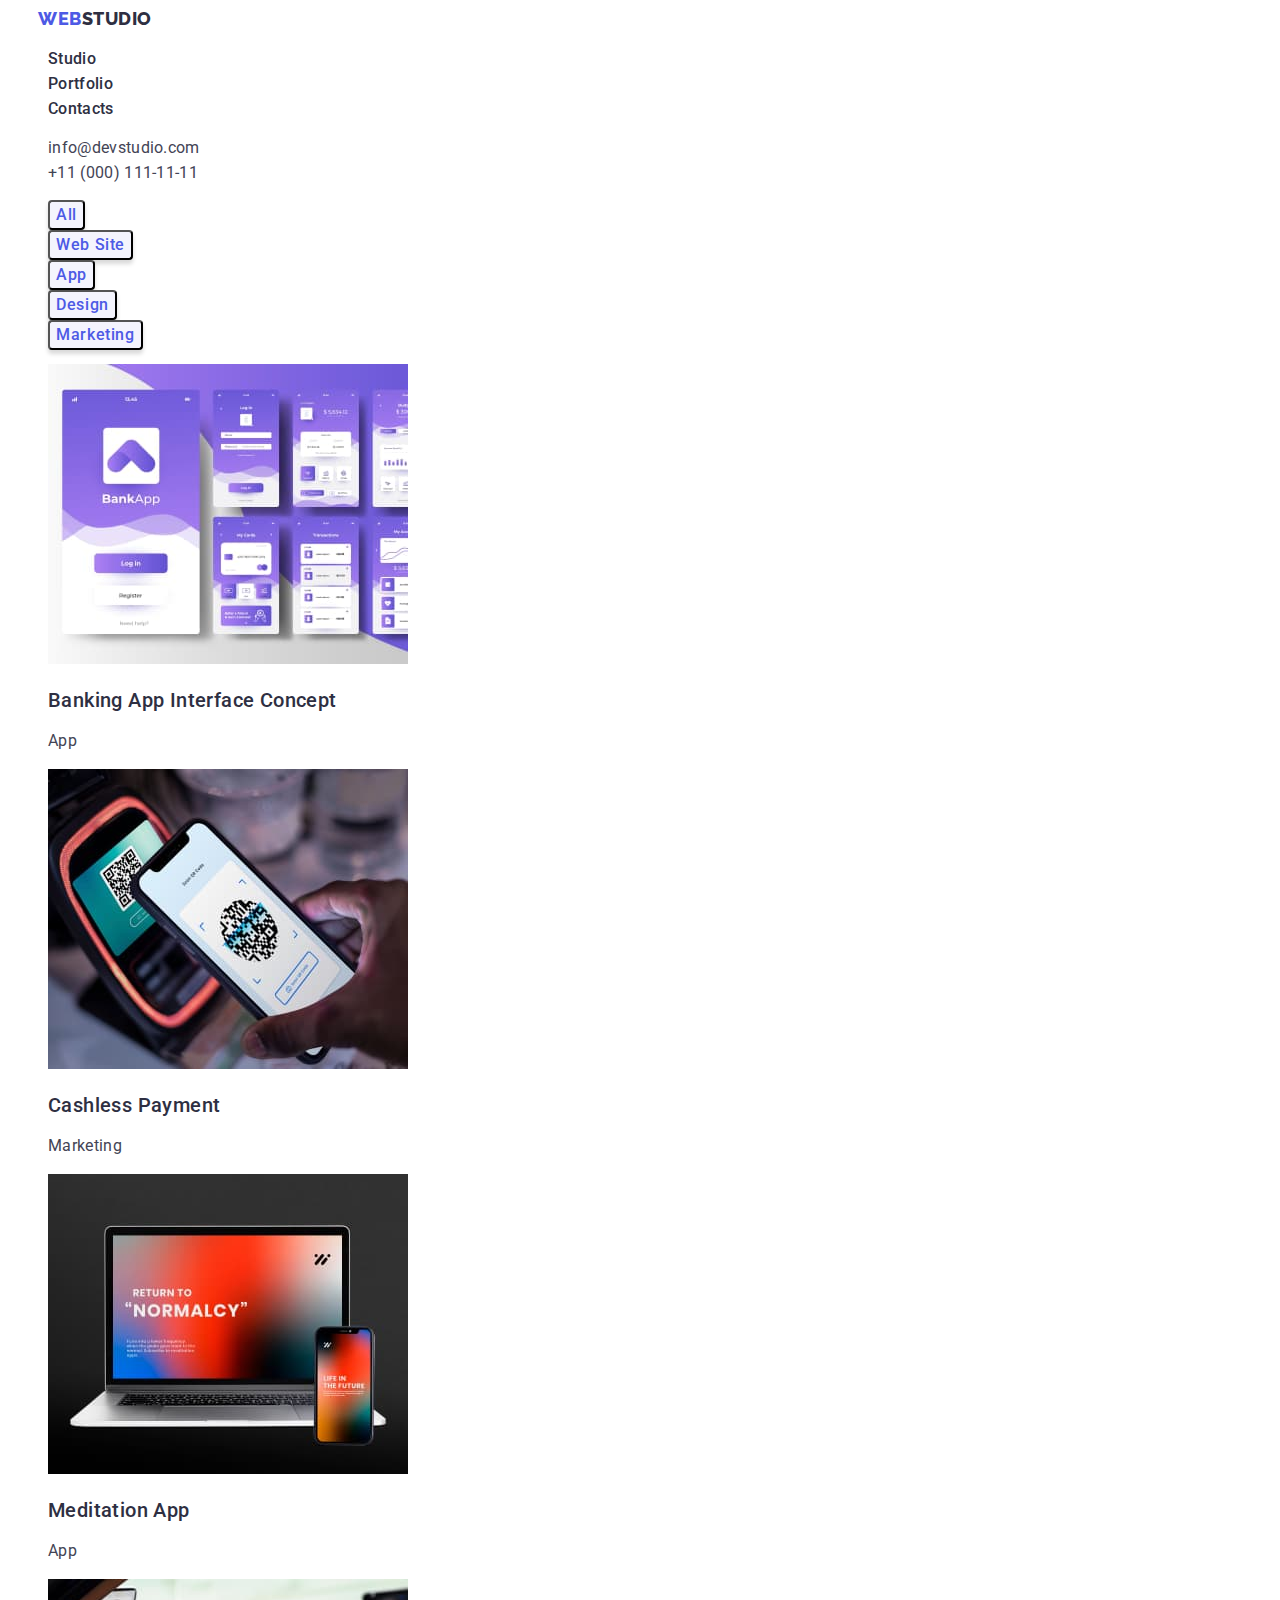
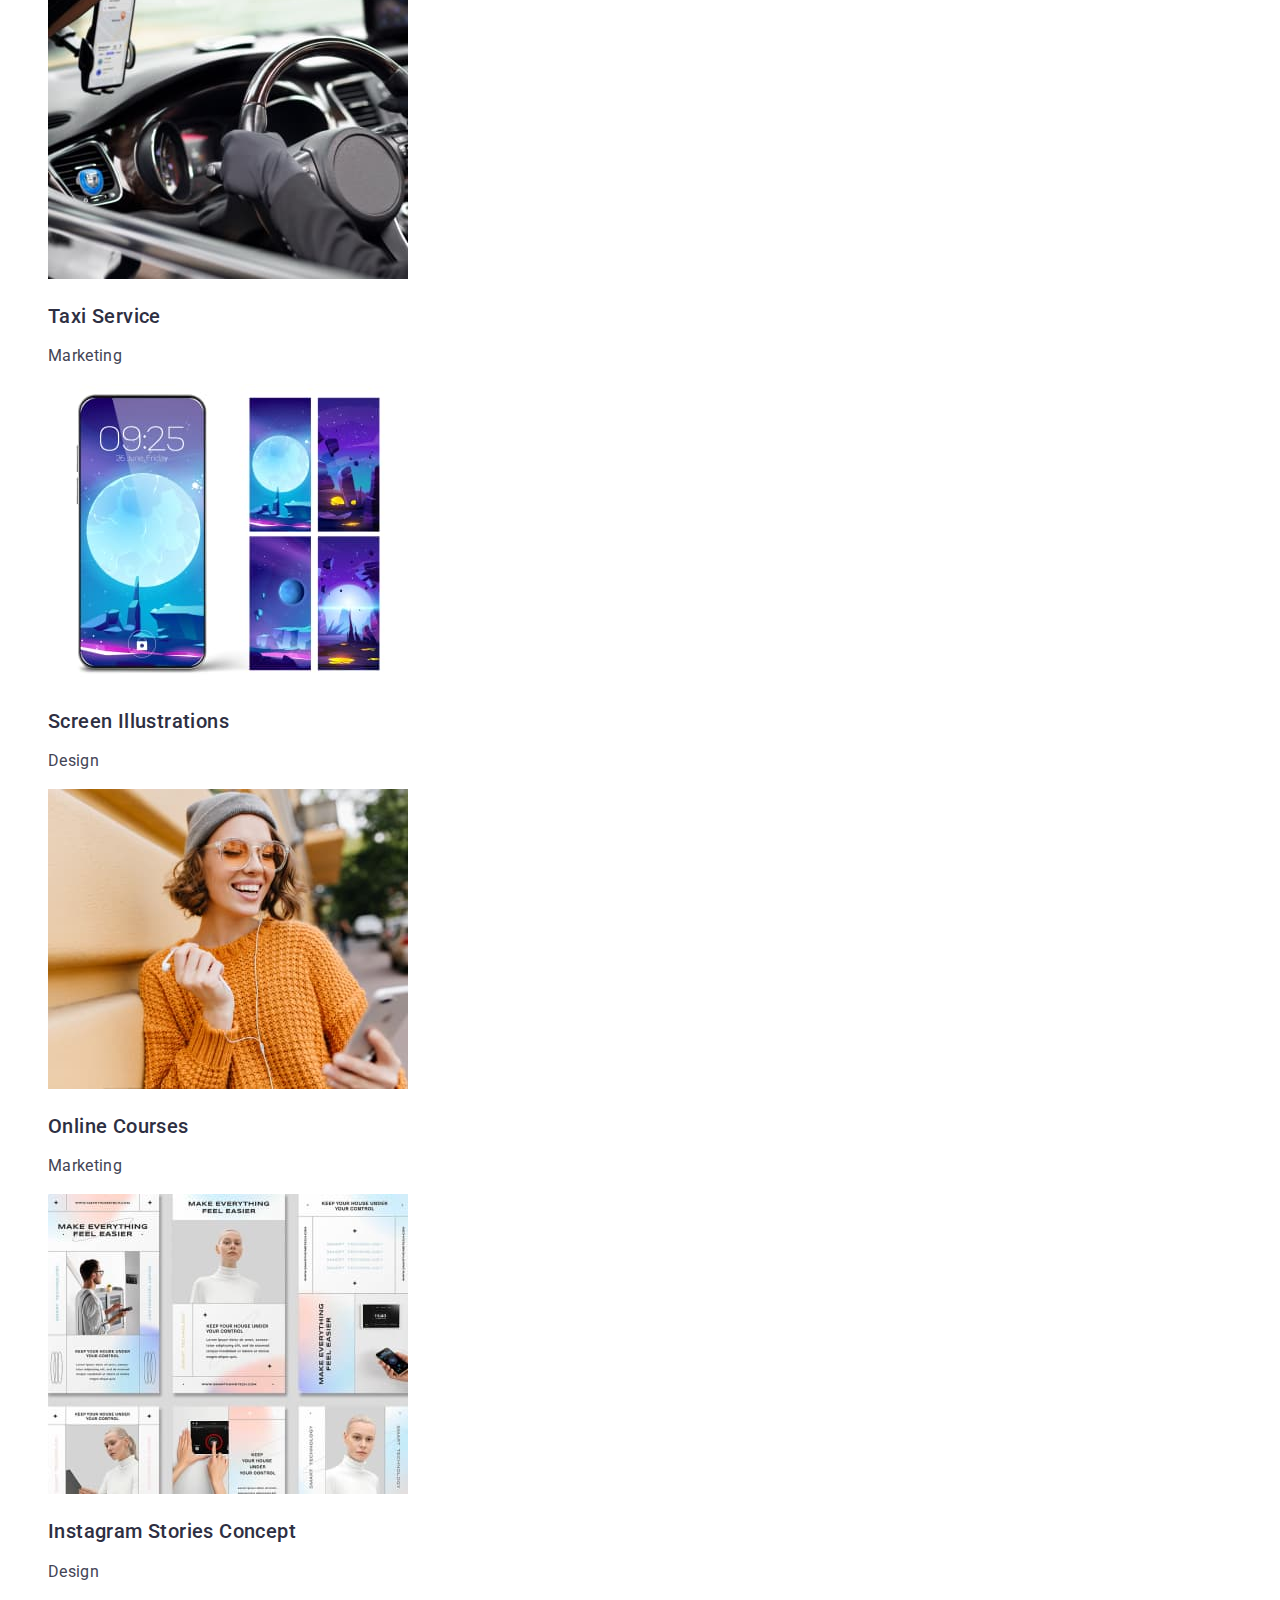
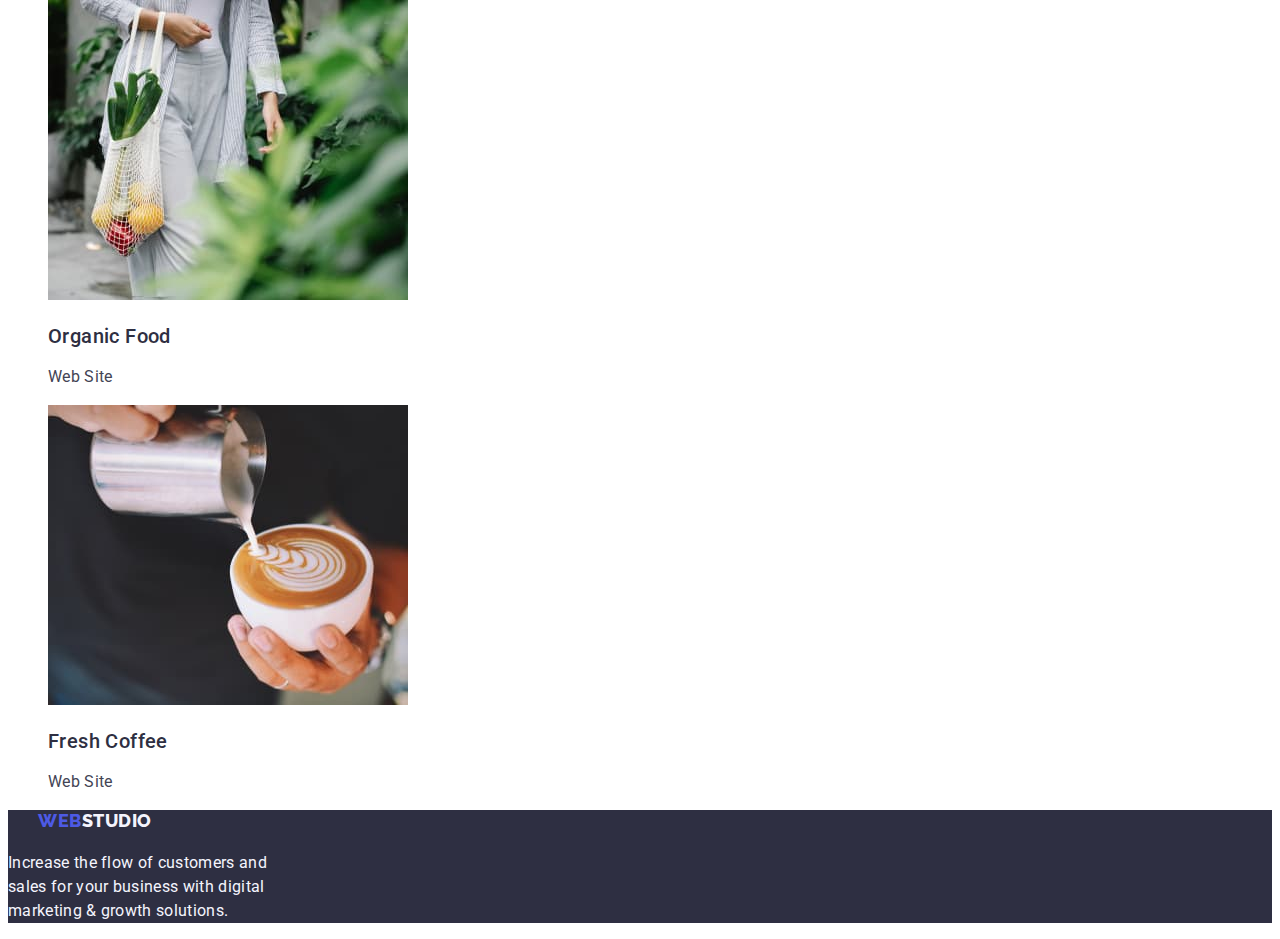
==== portfolio.html @ 91c081d4 "Initial commit" ====
<!DOCTYPE html>
<html lang="en">
  <head>
    <meta charset="UTF-8" />
    <meta http-equiv="X-UA-Compatible" content="IE=edge" />
    <meta name="viewport" content="width=device-width, initial-scale=1.0" />
    <title>Portfolio</title>

    <link rel="preconnect" href="https://fonts.googleapis.com" />
    <link rel="preconnect" href="https://fonts.gstatic.com" crossorigin />
    <link
      href="https://fonts.googleapis.com/css2?family=Raleway:wght@800&family=Roboto:wght@400;500;700;900&display=swap"
      rel="stylesheet"
    />
    <link rel="stylesheet" href="./css/styles.css" />
  </head>
  <body>
    <header>
      <nav class="header-nav">
        <a class="header-logo link" href="./index.html"
          >Web<span class="name-header">Studio</span></a
        >
        <ul class="header-list list">
          <li><a class="nav-list link" href="./index.html">Studio</a></li>
          <li>
            <a class="nav-list link" href="./portfolio.html">Portfolio</a>
          </li>
          <li><a class="nav-list link" href="">Contacts</a></li>
        </ul>
      </nav>
      <address class="page">
        <ul class="page-list list">
          <li>
            <a class="address link" href="mailto:info@devstudio.com"
              >info@devstudio.com</a
            >
          </li>
          <li>
            <a class="address link" href="tel:+110001111111"
              >+11 (000) 111-11-11</a
            >
          </li>
        </ul>
      </address>
    </header>
    <main>
      <section>
        <h1 class="visually-hidden">Our posters</h1>
        <ul class="list">
          <li>
            <button class="button-p link" type="button">All</button>
          </li>
          <li>
            <button class="button-p link" type="button">Web Site</button>
          </li>
          <li>
            <button class="button-p link" type="button">App</button>
          </li>
          <li>
            <button class="button-p link" type="button">Design</button>
          </li>
          <li>
            <button class="button-p link" type="button">Marketing</button>
          </li>
        </ul>
        <ul class="list">
          <li class="our-work">
            <a class="link" href=""
              ><img
                src="./images/portfolio/Banking.jpg"
                alt="Banking App Interface Concept"
                width="360"
              />
              <h2 class="title-second">Banking App Interface Concept</h2>
              <p class="fact-descr">App</p></a
            >
          </li>

          <li class="our-work">
            <a class="link" href=""
              ><img
                src="./images/portfolio/Cashless-Payment.jpg"
                alt="Cashless Payment"
                width="360"
              />
              <h2 class="title-second">Cashless Payment</h2>
              <p class="fact-descr">Marketing</p></a
            >
          </li>

          <li class="our-work link">
            <a class="link" href=""
              ><img
                src="./images/portfolio/Meditation.jpg"
                alt="Meditation App"
                width="360"
              />
              <h2 class="title-second">Meditation App</h2>
              <p class="fact-descr">App</p></a
            >
          </li>

          <li class="our-work">
            <a class="link" href=""
              ><img
                src="./images/portfolio/Taxi.jpg"
                alt="Taxi Service"
                width="360"
              />
              <h2 class="title-second">Taxi Service</h2>
              <p class="fact-descr">Marketing</p></a
            >
          </li>

          <li class="our-work">
            <a class="link" href=""
              ><img
                src="./images/portfolio/Screen.jpg"
                alt="Screen Illustrations"
                width="360"
              />
              <h2 class="title-second">Screen Illustrations</h2>
              <p class="fact-descr">Design</p></a
            >
          </li>

          <li class="our-work">
            <a class="link" href=""
              ><img
                src="./images/portfolio/Online-Courses.jpg"
                alt="Online Courses"
                width="360"
              />
              <h2 class="title-second">Online Courses</h2>
              <p class="fact-descr">Marketing</p></a
            >
          </li>

          <li class="our-work">
            <a class="link" href=""
              ><img
                src="./images/portfolio/Instagram.jpg"
                alt="Instagram Stories Concept"
                width="360"
              />
              <h2 class="title-second">Instagram Stories Concept</h2>
              <p class="fact-descr">Design</p></a
            >
          </li>

          <li class="our-work">
            <a class="link" href=""
              ><img
                src="./images/portfolio/Organic-Food.jpg"
                alt="Organic Food"
                width="360"
              />
              <h2 class="title-second">Organic Food</h2>
              <p class="fact-descr">Web Site</p></a
            >
          </li>

          <li class="our-work">
            <a class="link" href=""
              ><img
                src="./images/portfolio/Coffee.jpg"
                alt="Fresh Coffee"
                width="360"
              />
              <h2 class="title-second">Fresh Coffee</h2>
              <p class="fact-descr">Web Site</p></a
            >
          </li>
        </ul>
      </section>
    </main>
    <footer class="bottom">
      <a class="footer-logo link" href="./index.html"
        >Web<span class="name-footer">Studio</span></a
      >
      <p class="text-bottom">
        Increase the flow of customers and <br />
        sales for your business with digital <br />
        marketing & growth solutions.
      </p>
    </footer>
  </body>
</html>
---- css/styles.css ----
:root {
    --color-iris: #4D5AE5;
    --color-ocean: #404BBF;
    --color-dairy: #FCFCFC;
    --color-naviblue: #2E2F42;
    --color-green: #31D0AA;
    --color-slate: #434455;
    --color-light-slate: #8E8F99;
    --color-cornflower: #E7E9FC;
    --color-cloud: #F4F4FD;
    --color-navi-blue-modal: #2E2F42;
    --color-grey: #2E2F42;
    --color-white: #FFFFFF;
}
body {
        font-family: 'Roboto', sans-serif;
        font-size: 14px;
        line-height: 1.71;
        letter-spacing: 0.03em;
        color: var(--color-slate);
        background-color: var(--color-white);

}
/*reset*/
.link {
    text-decoration: none;
}
.list {
    list-style: none;
}

/*Header*/
.header-logo {
    font-family: "Raleway", sans-serif;
    font-weight: 800;
    font-size: 18px;
    line-height: 1.17;
    text-transform: uppercase;
    color: var(--color-iris);
    letter-spacing: 0.03em;
    margin-left: 30px;
}
.nav-list {
    font-weight: 500;
    font-size: 16px;
    line-height: 1.5;
    letter-spacing: 0.02em;
    color: var(--color-navi-blue-modal);
}

.header-logo:hover,.header-logo:focus {
    color: #404BBF;
}

.name-header {
    color: var(--color-naviblue);

}
.page {
    font-style: normal;
}

.address {
    font-size: 16px;
    line-height: 1.5;
    letter-spacing: 0.02em;
    color: var(--color-slate);
}

.link:hover,.link:focus {
    color: #404BBF;
}


/*Main*/
.section {
    background-color: var(--color-navi-blue-modal);
    color: var(-color-white);
}
.title {
    font-size: 56px;
    line-height: 1.07;
    text-align: center;
    letter-spacing: 0.02em;
    color: var(--color-white);
}

.button-link {
    background-color: var(--color-iris);
    box-shadow: 0px 4px 4px rgba(0, 0, 0, 0.15);
    border-radius: 4px;
    font-family: "Roboto", sans-serif;
    font-weight: 500;
    font-size: 16px;
    line-height: 1.5;
    letter-spacing: 0.04em;
    color: var(--color-white);
    cursor: pointer;
 } 
 .button-p {
    background-color: var(--color-cloud);
    box-shadow: 0px 4px 4px rgba(0, 0, 0, 0.15);
    border-radius: 4px;
    font-family: "Roboto", sans-serif;
    font-weight: 500;
    font-size: 16px;
    line-height: 1.5;
    letter-spacing: 0.04em;
    color: var(--color-iris);
    cursor: pointer;
 }
.button-link:hover,
.button-link:focus {
    color: var(--color-white);
    background-color:#404BBF;
}
.button-p:hover,
.button-p:focus {
    color: var(--color-white);
    background-color: #404BBF;
}
.visually-hidden {
    position: fixed;
    transform: scale(0);
}

.facts-container{
       justify-content: space-between;
}

.item {
    width: 33%;
}

.fact-title {
   font-weight: 500;
   font-size: 20px;
   line-height: 1.2;
   letter-spacing: 0.02em;
   color: var(--color-naviblue);
   margin: 12px 0 32px 0;
}

.facts {
    flex-direction: column;
    align-items: center;
}

.fact-descr {
    font-weight: 400;
    font-size: 16px;
    line-height: 1.5;
    letter-spacing: 0.02em;
    color: var(--color-slate);
}

.title-second {
    font-weight: 500;
    font-size: 20px;
    line-height: 1.2;
    letter-spacing: 0.02em;
    color: var(--color-naviblue);
    text-transform: capitaliz;
}

.team {
    background-color: var(--color-cloud);

}

.bottom {
    background-color: var(--color-naviblue);
}
.name-footer {
    color: var(--color-cloud);
}
.text-bottom {
    font-weight: 400;
    font-size: 16px;
    line-height: 24px;
    letter-spacing: 0.02em;
    color: var(--color-cloud);
}

.button-link-p {
    font-family: "Roboto", sans-serif;
    font-weight: 500;
    font-size: 16px;
    line-height: 1.5;
    letter-spacing: 0.04em;
    color: var(--color-iris);
    background-color: var(--color-cloud);
    cursor: pointer;
}

.title-second_three_four {
    font-size: 36px;
    line-height: 1.11;
    text-align: center;
    letter-spacing: 0.02em;
    text-transform: capitalize;
    color:var(--color-naviblue);
}
.list-item {
    background-color: var(--color-white);
}


.footer-logo {
    font-family: "Raleway", sans-serif;
    font-weight: 800;
    font-size: 18px;
    line-height: 1.17;
    text-transform: uppercase;
    color: var(--color-iris);
    letter-spacing: 0.03em;
    margin-left: 30px;
}
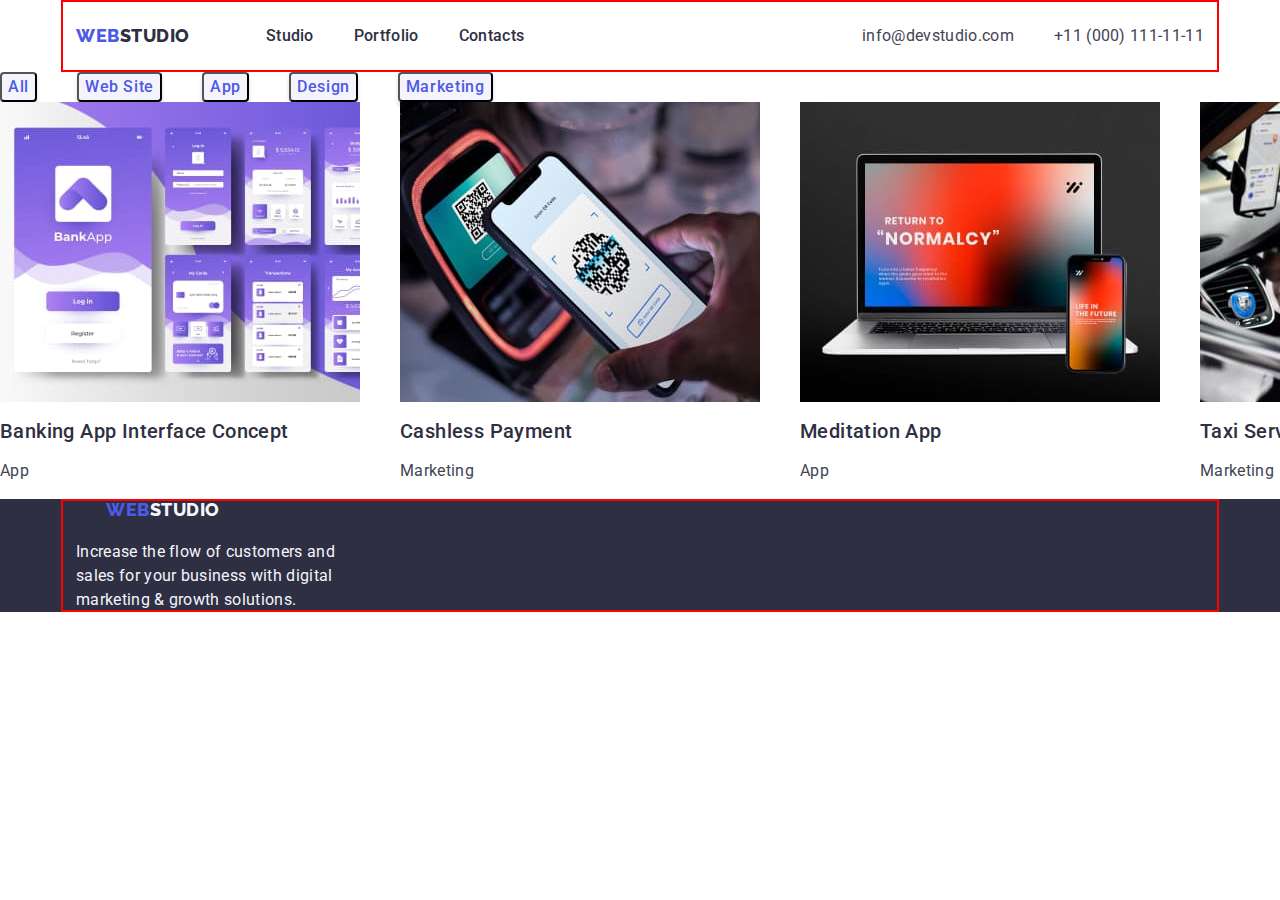
==== commit b02aa11d: "08.04.23" ====
--- a/portfolio.html
+++ b/portfolio.html
@@ -12,177 +12,176 @@
       href="https://fonts.googleapis.com/css2?family=Raleway:wght@800&family=Roboto:wght@400;500;700;900&display=swap"
       rel="stylesheet"
     />
+    <link rel="stylesheet" href="https://cdn.jsdelivr.net/npm/modern-normalize@1.1.0/modern-normalize.min.css">
     <link rel="stylesheet" href="./css/styles.css" />
   </head>
   <body>
     <header>
-      <nav class="header-nav">
-        <a class="header-logo link" href="./index.html"
-          >Web<span class="name-header">Studio</span></a
-        >
-        <ul class="header-list list">
-          <li><a class="nav-list link" href="./index.html">Studio</a></li>
-          <li>
-            <a class="nav-list link" href="./portfolio.html">Portfolio</a>
-          </li>
-          <li><a class="nav-list link" href="">Contacts</a></li>
-        </ul>
-      </nav>
-      <address class="page">
-        <ul class="page-list list">
-          <li>
-            <a class="address link" href="mailto:info@devstudio.com"
-              >info@devstudio.com</a
-            >
-          </li>
-          <li>
-            <a class="address link" href="tel:+110001111111"
-              >+11 (000) 111-11-11</a
-            >
-          </li>
-        </ul>
-      </address>
+      <div class="header-container container">
+        <nav class="header-nav">
+          <a class="header-logo link" href="./index.html"
+            >Web<span class="name-header">Studio</span></a
+          >
+          <ul class="header-list list">
+            <li><a class="nav-list link" href="./index.html">Studio</a></li>
+            <li>
+              <a class="nav-list link" href="./portfolio.html">Portfolio</a>
+            </li>
+            <li><a class="nav-list link" href="">Contacts</a></li>
+          </ul>
+        </nav>
+        <address class="page">
+          <ul class="page-list list">
+            <li>
+              <a class="address link" href="mailto:info@devstudio.com"
+                >info@devstudio.com</a
+              >
+            </li>
+            <li>
+              <a class="address link" href="tel:+110001111111"
+                >+11 (000) 111-11-11</a
+              >
+            </li>
+          </ul>
+        </address>
+      </div>
     </header>
     <main>
       <section>
-        <h1 class="visually-hidden">Our posters</h1>
-        <ul class="list">
-          <li>
-            <button class="button-p link" type="button">All</button>
-          </li>
-          <li>
-            <button class="button-p link" type="button">Web Site</button>
-          </li>
-          <li>
-            <button class="button-p link" type="button">App</button>
-          </li>
-          <li>
-            <button class="button-p link" type="button">Design</button>
-          </li>
-          <li>
-            <button class="button-p link" type="button">Marketing</button>
-          </li>
-        </ul>
-        <ul class="list">
-          <li class="our-work">
-            <a class="link" href=""
-              ><img
-                src="./images/portfolio/Banking.jpg"
-                alt="Banking App Interface Concept"
-                width="360"
-              />
-              <h2 class="title-second">Banking App Interface Concept</h2>
-              <p class="fact-descr">App</p></a
-            >
-          </li>
-
-          <li class="our-work">
-            <a class="link" href=""
-              ><img
-                src="./images/portfolio/Cashless-Payment.jpg"
-                alt="Cashless Payment"
-                width="360"
-              />
-              <h2 class="title-second">Cashless Payment</h2>
-              <p class="fact-descr">Marketing</p></a
-            >
-          </li>
-
-          <li class="our-work link">
-            <a class="link" href=""
-              ><img
-                src="./images/portfolio/Meditation.jpg"
-                alt="Meditation App"
-                width="360"
-              />
-              <h2 class="title-second">Meditation App</h2>
-              <p class="fact-descr">App</p></a
-            >
-          </li>
-
-          <li class="our-work">
-            <a class="link" href=""
-              ><img
-                src="./images/portfolio/Taxi.jpg"
-                alt="Taxi Service"
-                width="360"
-              />
-              <h2 class="title-second">Taxi Service</h2>
-              <p class="fact-descr">Marketing</p></a
-            >
-          </li>
-
-          <li class="our-work">
-            <a class="link" href=""
-              ><img
-                src="./images/portfolio/Screen.jpg"
-                alt="Screen Illustrations"
-                width="360"
-              />
-              <h2 class="title-second">Screen Illustrations</h2>
-              <p class="fact-descr">Design</p></a
-            >
-          </li>
-
-          <li class="our-work">
-            <a class="link" href=""
-              ><img
-                src="./images/portfolio/Online-Courses.jpg"
-                alt="Online Courses"
-                width="360"
-              />
-              <h2 class="title-second">Online Courses</h2>
-              <p class="fact-descr">Marketing</p></a
-            >
-          </li>
-
-          <li class="our-work">
-            <a class="link" href=""
-              ><img
-                src="./images/portfolio/Instagram.jpg"
-                alt="Instagram Stories Concept"
-                width="360"
-              />
-              <h2 class="title-second">Instagram Stories Concept</h2>
-              <p class="fact-descr">Design</p></a
-            >
-          </li>
-
-          <li class="our-work">
-            <a class="link" href=""
-              ><img
-                src="./images/portfolio/Organic-Food.jpg"
-                alt="Organic Food"
-                width="360"
-              />
-              <h2 class="title-second">Organic Food</h2>
-              <p class="fact-descr">Web Site</p></a
-            >
-          </li>
-
-          <li class="our-work">
-            <a class="link" href=""
-              ><img
-                src="./images/portfolio/Coffee.jpg"
-                alt="Fresh Coffee"
-                width="360"
-              />
-              <h2 class="title-second">Fresh Coffee</h2>
-              <p class="fact-descr">Web Site</p></a
-            >
-          </li>
-        </ul>
+        <div class="portfolio-container">
+          <h1 class="visually-hidden">Our posters</h1>
+          <ul class="list">
+            <li>
+              <button class="button-p link" type="button">All</button>
+            </li>
+            <li>
+              <button class="button-p link" type="button">Web Site</button>
+            </li>
+            <li>
+              <button class="button-p link" type="button">App</button>
+            </li>
+            <li>
+              <button class="button-p link" type="button">Design</button>
+            </li>
+            <li>
+              <button class="button-p link" type="button">Marketing</button>
+            </li>
+          </ul>
+          <ul class="list">
+            <li class="our-work">
+              <a class="link" href=""
+                ><img
+                  src="./images/portfolio/Banking.jpg"
+                  alt="Banking App Interface Concept"
+                  width="360"
+                />
+                <h2 class="title-second">Banking App Interface Concept</h2>
+                <p class="fact-descr">App</p></a
+              >
+            </li>
+            <li class="our-work">
+              <a class="link" href=""
+                ><img
+                  src="./images/portfolio/Cashless-Payment.jpg"
+                  alt="Cashless Payment"
+                  width="360"
+                />
+                <h2 class="title-second">Cashless Payment</h2>
+                <p class="fact-descr">Marketing</p></a
+              >
+            </li>
+            <li class="our-work link">
+              <a class="link" href=""
+                ><img
+                  src="./images/portfolio/Meditation.jpg"
+                  alt="Meditation App"
+                  width="360"
+                />
+                <h2 class="title-second">Meditation App</h2>
+                <p class="fact-descr">App</p></a
+              >
+            </li>
+            <li class="our-work">
+              <a class="link" href=""
+                ><img
+                  src="./images/portfolio/Taxi.jpg"
+                  alt="Taxi Service"
+                  width="360"
+                />
+                <h2 class="title-second">Taxi Service</h2>
+                <p class="fact-descr">Marketing</p></a
+              >
+            </li>
+            <li class="our-work">
+              <a class="link" href=""
+                ><img
+                  src="./images/portfolio/Screen.jpg"
+                  alt="Screen Illustrations"
+                  width="360"
+                />
+                <h2 class="title-second">Screen Illustrations</h2>
+                <p class="fact-descr">Design</p></a
+              >
+            </li>
+            <li class="our-work">
+              <a class="link" href=""
+                ><img
+                  src="./images/portfolio/Online-Courses.jpg"
+                  alt="Online Courses"
+                  width="360"
+                />
+                <h2 class="title-second">Online Courses</h2>
+                <p class="fact-descr">Marketing</p></a
+              >
+            </li>
+            <li class="our-work">
+              <a class="link" href=""
+                ><img
+                  src="./images/portfolio/Instagram.jpg"
+                  alt="Instagram Stories Concept"
+                  width="360"
+                />
+                <h2 class="title-second">Instagram Stories Concept</h2>
+                <p class="fact-descr">Design</p></a
+              >
+            </li>
+            <li class="our-work">
+              <a class="link" href=""
+                ><img
+                  src="./images/portfolio/Organic-Food.jpg"
+                  alt="Organic Food"
+                  width="360"
+                />
+                <h2 class="title-second">Organic Food</h2>
+                <p class="fact-descr">Web Site</p></a
+              >
+            </li>
+            <li class="our-work">
+              <a class="link" href=""
+                ><img
+                  src="./images/portfolio/Coffee.jpg"
+                  alt="Fresh Coffee"
+                  width="360"
+                />
+                <h2 class="title-second">Fresh Coffee</h2>
+                <p class="fact-descr">Web Site</p></a
+              >
+            </li>
+          </ul>
+        </div>
       </section>
     </main>
     <footer class="bottom">
-      <a class="footer-logo link" href="./index.html"
-        >Web<span class="name-footer">Studio</span></a
-      >
-      <p class="text-bottom">
-        Increase the flow of customers and <br />
-        sales for your business with digital <br />
-        marketing & growth solutions.
-      </p>
+      <div class="container">
+        <a class="footer-logo link" href="./index.html"
+          >Web<span class="name-footer">Studio</span></a
+        >
+        <p class="text-bottom">
+          Increase the flow of customers and <br />
+          sales for your business with digital <br />
+          marketing & growth solutions.
+        </p>
+      </div>
     </footer>
   </body>
 </html>
--- a/css/styles.css
+++ b/css/styles.css
@@ -22,12 +22,43 @@
 
 }
 /*reset*/
+h1 
+h2 
+h3 
+p {
+    margin: 0;
+}
+
 .link {
     text-decoration: none;
 }
+
+img {
+    display: block;
+}
 .list {
     list-style: none;
-}
+    padding: 0;
+    margin: 0;
+    display: flex;
+    gap: 40px;
+    
+}
+.button-link,
+.button-link-p,
+.button-p {
+    font-family: inherit;
+    color: currentColor;
+    cursor: pointer;
+}
+
+.container {
+    width: 1158px;
+    margin: 0 auto;
+    padding: 0 15px;
+    outline: 2px solid red;
+    outline-offset: -2px;
+  }
 
 /*Header*/
 .header-logo {
@@ -38,9 +69,12 @@
     text-transform: uppercase;
     color: var(--color-iris);
     letter-spacing: 0.03em;
-    margin-left: 30px;
+    margin-right: 76px;
 }
 .nav-list {
+    display: block;
+    padding-top: 24px;
+    padding-bottom: 24px;
     font-weight: 500;
     font-size: 16px;
     line-height: 1.5;
@@ -70,6 +104,19 @@
 .link:hover,.link:focus {
     color: #404BBF;
 }
+.header-container {
+    padding: 0 15px;
+    margin: 0 auto;
+    width: 1158px;
+    display: flex;
+    align-items: center; 
+}
+.header-nav {
+    display: flex;
+    align-items: center;
+    margin-right: auto;
+}
+
 
 
 /*Main*/
@@ -215,4 +262,4 @@
     color: var(--color-iris);
     letter-spacing: 0.03em;
     margin-left: 30px;
-}+}
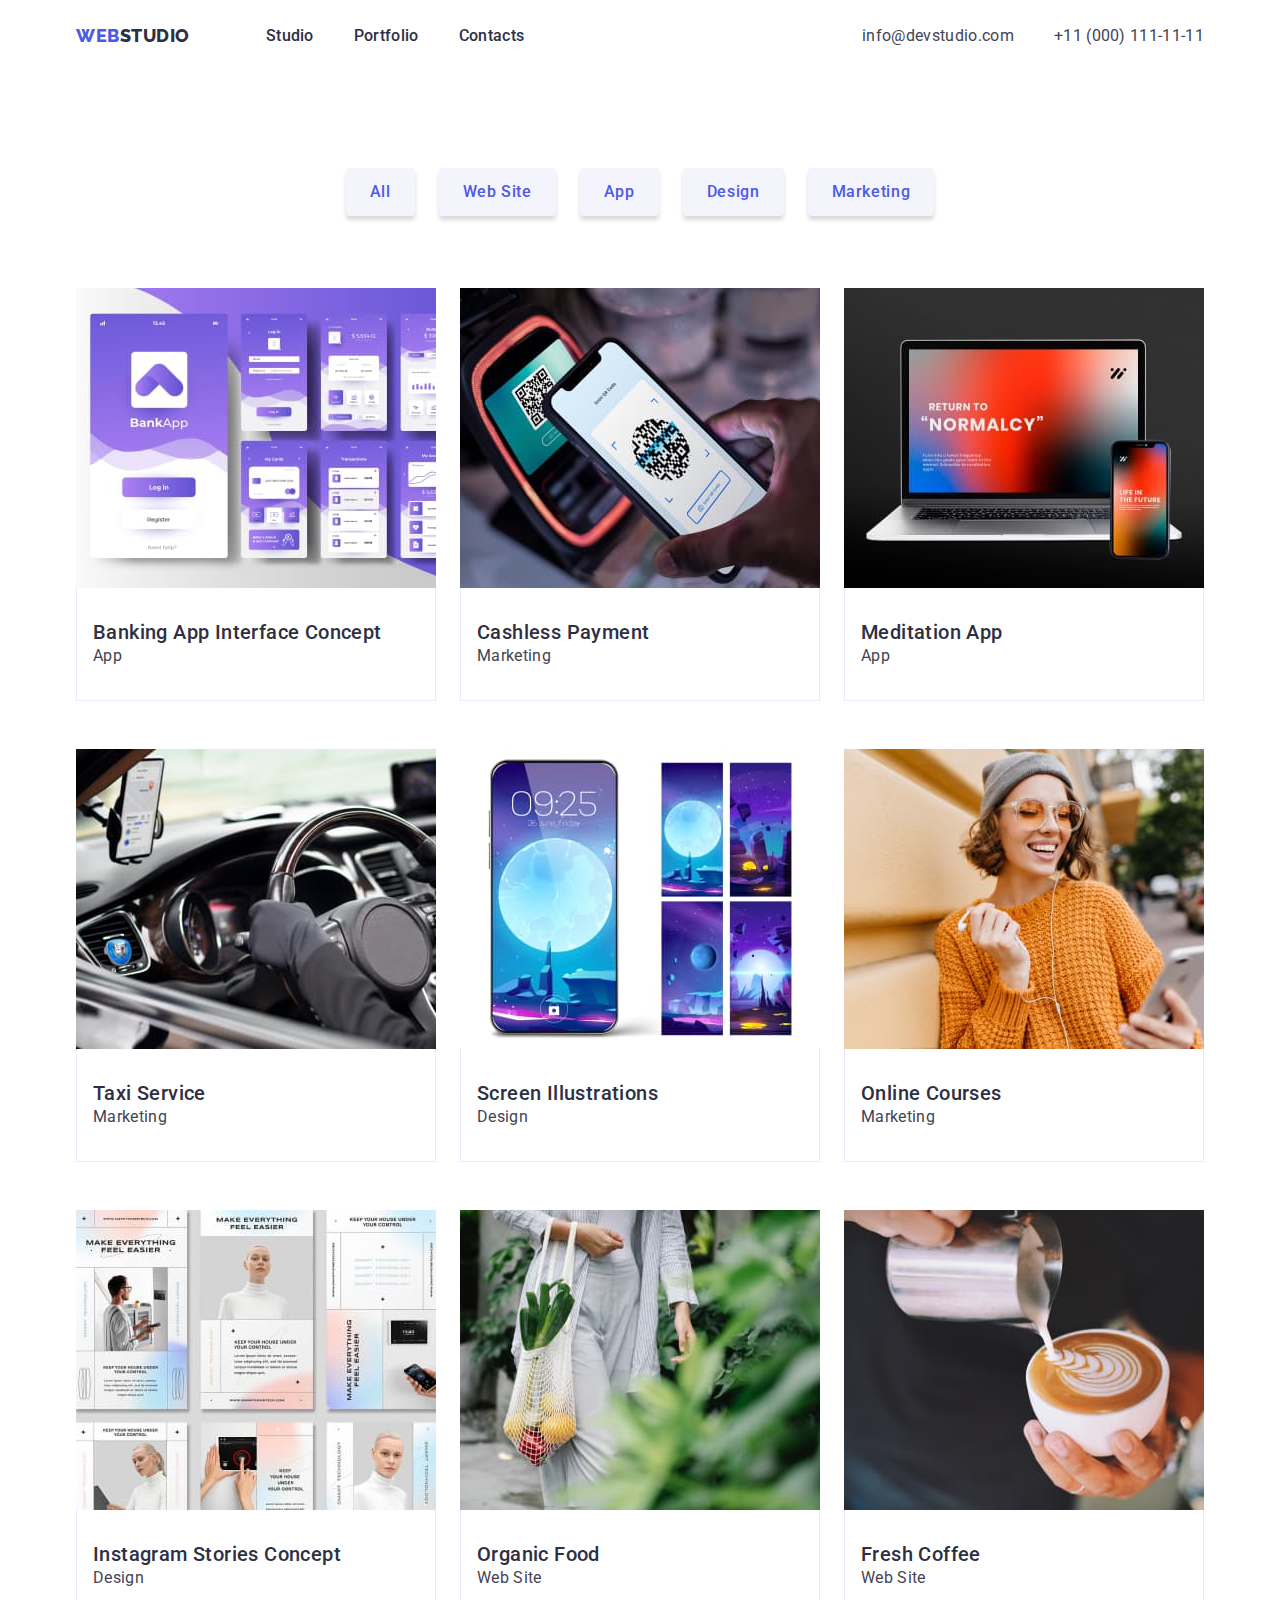
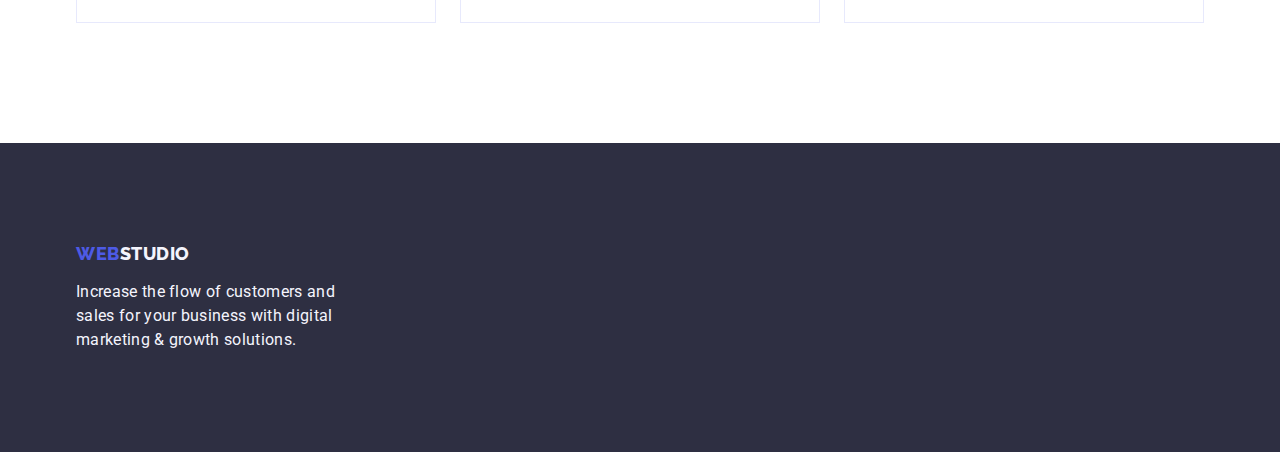
==== commit d2cd960a: "09.04.23 end" ====
--- a/portfolio.html
+++ b/portfolio.html
@@ -47,27 +47,27 @@
       </div>
     </header>
     <main>
-      <section>
-        <div class="portfolio-container">
+      <section class="card-section">
+        <div class="portfolio-container container">
           <h1 class="visually-hidden">Our posters</h1>
-          <ul class="list">
-            <li>
-              <button class="button-p link" type="button">All</button>
-            </li>
-            <li>
-              <button class="button-p link" type="button">Web Site</button>
-            </li>
-            <li>
-              <button class="button-p link" type="button">App</button>
-            </li>
-            <li>
-              <button class="button-p link" type="button">Design</button>
-            </li>
-            <li>
-              <button class="button-p link" type="button">Marketing</button>
-            </li>
-          </ul>
-          <ul class="list">
+          <ul class="botton-list list">
+            <li>
+              <button class="button-btn link" type="button">All</button>
+            </li>
+            <li>
+              <button class="button-btn link" type="button">Web Site</button>
+            </li>
+            <li>
+              <button class="button-btn link" type="button">App</button>
+            </li>
+            <li>
+              <button class="button-btn link" type="button">Design</button>
+            </li>
+            <li>
+              <button class="button-btn link" type="button">Marketing</button>
+            </li>
+          </ul>
+          <ul class="examples-list list">
             <li class="our-work">
               <a class="link" href=""
                 ><img
@@ -75,8 +75,11 @@
                   alt="Banking App Interface Concept"
                   width="360"
                 />
-                <h2 class="title-second">Banking App Interface Concept</h2>
-                <p class="fact-descr">App</p></a
+                <div class="card">
+                  <h2 class="title-second">Banking App Interface Concept</h2>
+                  <p class="fact-descr">App</p>
+                </div>
+              </a
               >
             </li>
             <li class="our-work">
@@ -86,19 +89,25 @@
                   alt="Cashless Payment"
                   width="360"
                 />
-                <h2 class="title-second">Cashless Payment</h2>
-                <p class="fact-descr">Marketing</p></a
-              >
-            </li>
-            <li class="our-work link">
+                <div class="card">
+                  <h2 class="title-second">Cashless Payment</h2>
+                  <p class="fact-descr">Marketing</p>
+                </div>
+              </a
+              >
+            </li>
+            <li class="our-work">
               <a class="link" href=""
                 ><img
                   src="./images/portfolio/Meditation.jpg"
                   alt="Meditation App"
                   width="360"
                 />
-                <h2 class="title-second">Meditation App</h2>
-                <p class="fact-descr">App</p></a
+                <div class="card">
+                  <h2 class="title-second">Meditation App</h2>
+                  <p class="fact-descr">App</p>
+                </div>
+              </a
               >
             </li>
             <li class="our-work">
@@ -108,8 +117,11 @@
                   alt="Taxi Service"
                   width="360"
                 />
-                <h2 class="title-second">Taxi Service</h2>
-                <p class="fact-descr">Marketing</p></a
+                <div class="card">
+                  <h2 class="title-second">Taxi Service</h2>
+                  <p class="fact-descr">Marketing</p>
+                </div>
+              </a
               >
             </li>
             <li class="our-work">
@@ -119,8 +131,11 @@
                   alt="Screen Illustrations"
                   width="360"
                 />
-                <h2 class="title-second">Screen Illustrations</h2>
-                <p class="fact-descr">Design</p></a
+                <div class="card">
+                  <h2 class="title-second">Screen Illustrations</h2>
+                  <p class="fact-descr">Design</p>
+                </div>
+              </a
               >
             </li>
             <li class="our-work">
@@ -130,8 +145,11 @@
                   alt="Online Courses"
                   width="360"
                 />
-                <h2 class="title-second">Online Courses</h2>
-                <p class="fact-descr">Marketing</p></a
+                <div class="card">
+                  <h2 class="title-second">Online Courses</h2>
+                  <p class="fact-descr">Marketing</p>
+                </div>
+              </a
               >
             </li>
             <li class="our-work">
@@ -141,8 +159,11 @@
                   alt="Instagram Stories Concept"
                   width="360"
                 />
-                <h2 class="title-second">Instagram Stories Concept</h2>
-                <p class="fact-descr">Design</p></a
+                <div class="card">
+                  <h2 class="title-second">Instagram Stories Concept</h2>
+                  <p class="fact-descr">Design</p>
+                </div>
+              </a
               >
             </li>
             <li class="our-work">
@@ -152,8 +173,11 @@
                   alt="Organic Food"
                   width="360"
                 />
-                <h2 class="title-second">Organic Food</h2>
-                <p class="fact-descr">Web Site</p></a
+                <div class="card">
+                  <h2 class="title-second">Organic Food</h2>
+                  <p class="fact-descr">Web Site</p>
+                </div>
+              </a
               >
             </li>
             <li class="our-work">
@@ -163,8 +187,11 @@
                   alt="Fresh Coffee"
                   width="360"
                 />
-                <h2 class="title-second">Fresh Coffee</h2>
-                <p class="fact-descr">Web Site</p></a
+                <div class="card">
+                  <h2 class="title-second">Fresh Coffee</h2>
+                  <p class="fact-descr">Web Site</p>
+                </div>
+              </a
               >
             </li>
           </ul>
@@ -174,7 +201,8 @@
     <footer class="bottom">
       <div class="container">
         <a class="footer-logo link" href="./index.html"
-          >Web<span class="name-footer">Studio</span></a
+          >Web<span class="name-footer">Studio</span>
+          </a
         >
         <p class="text-bottom">
           Increase the flow of customers and <br />
--- a/css/styles.css
+++ b/css/styles.css
@@ -22,9 +22,9 @@
 
 }
 /*reset*/
-h1 
-h2 
-h3 
+h1, 
+h2, 
+h3, 
 p {
     margin: 0;
 }
@@ -45,19 +45,21 @@
     
 }
 .button-link,
-.button-link-p,
-.button-p {
+.button-link-btn,
+.button-btn {
     font-family: inherit;
     color: currentColor;
     cursor: pointer;
+    border: none;
 }
 
 .container {
     width: 1158px;
     margin: 0 auto;
     padding: 0 15px;
-    outline: 2px solid red;
-    outline-offset: -2px;
+    /* outline: 2px solid red;
+    outline-offset: -2px; */
+
   }
 
 /*Header*/
@@ -121,8 +123,10 @@
 
 /*Main*/
 .section {
+    padding: 188px 0;
     background-color: var(--color-navi-blue-modal);
     color: var(-color-white);
+    
 }
 .title {
     font-size: 56px;
@@ -130,7 +134,11 @@
     text-align: center;
     letter-spacing: 0.02em;
     color: var(--color-white);
-}
+    max-width: 496px;
+    margin: 0 auto 48px;
+}
+
+
 
 .button-link {
     background-color: var(--color-iris);
@@ -143,8 +151,12 @@
     letter-spacing: 0.04em;
     color: var(--color-white);
     cursor: pointer;
+    height: 56px;
+    min-width: 169px;
+    display: block;
+    margin: 0 auto;
  } 
- .button-p {
+ .button-btn {
     background-color: var(--color-cloud);
     box-shadow: 0px 4px 4px rgba(0, 0, 0, 0.15);
     border-radius: 4px;
@@ -155,14 +167,15 @@
     letter-spacing: 0.04em;
     color: var(--color-iris);
     cursor: pointer;
+    padding: 12px 24px;
  }
 .button-link:hover,
 .button-link:focus {
     color: var(--color-white);
     background-color:#404BBF;
 }
-.button-p:hover,
-.button-p:focus {
+.button-btn:hover,
+.button-btn:focus {
     color: var(--color-white);
     background-color: #404BBF;
 }
@@ -173,11 +186,14 @@
 
 .facts-container{
        justify-content: space-between;
+       padding: 120px 0;
 }
 
 .item {
-    width: 33%;
-}
+   width: calc((100% - (24px*3)) /4);
+   background-color: var(--color-white);
+}
+
 
 .fact-title {
    font-weight: 500;
@@ -185,7 +201,8 @@
    line-height: 1.2;
    letter-spacing: 0.02em;
    color: var(--color-naviblue);
-   margin: 12px 0 32px 0;
+   margin-bottom: 8px;
+   padding: 0;
 }
 
 .facts {
@@ -212,6 +229,7 @@
 
 .team {
     background-color: var(--color-cloud);
+    padding: 120px 0;
 
 }
 
@@ -247,12 +265,26 @@
     letter-spacing: 0.02em;
     text-transform: capitalize;
     color:var(--color-naviblue);
+    margin-bottom: 72px;
+    
 }
 .list-item {
-    background-color: var(--color-white);
-}
-
-
+       gap: 24px;
+}
+.section-list{
+    gap: 24px;
+    display: flex;
+    
+}
+.container-team{
+    padding-bottom: 120px;
+}
+
+.worker {
+    text-align: center;
+    padding: 32px 16px;
+}
+/* FOOTER */
 .footer-logo {
     font-family: "Raleway", sans-serif;
     font-weight: 800;
@@ -261,5 +293,41 @@
     text-transform: uppercase;
     color: var(--color-iris);
     letter-spacing: 0.03em;
-    margin-left: 30px;
-}
+    margin-bottom: 16px;
+    display: inline-block;
+    
+}
+.bottom{
+    padding: 100px 0;
+    
+}
+
+.portfolio-container {
+    gap: 24px;
+}
+
+.examples-list {
+    column-gap: 24px;
+    row-gap: 48px;
+    display: flex;
+    flex-wrap: wrap; 
+}
+
+.card {
+    /* outline: 2px solid red;
+    outline-offset: -2px; */
+    padding: 32px 16px;
+    border: 1px solid var(--color-cornflower);
+    border-top: none;
+}
+
+.card-section{
+    padding-top: 96px;
+    padding-bottom: 120px;
+}
+
+.botton-list{
+    gap: 24px;
+    justify-content: center;
+    margin-bottom: 72px;
+}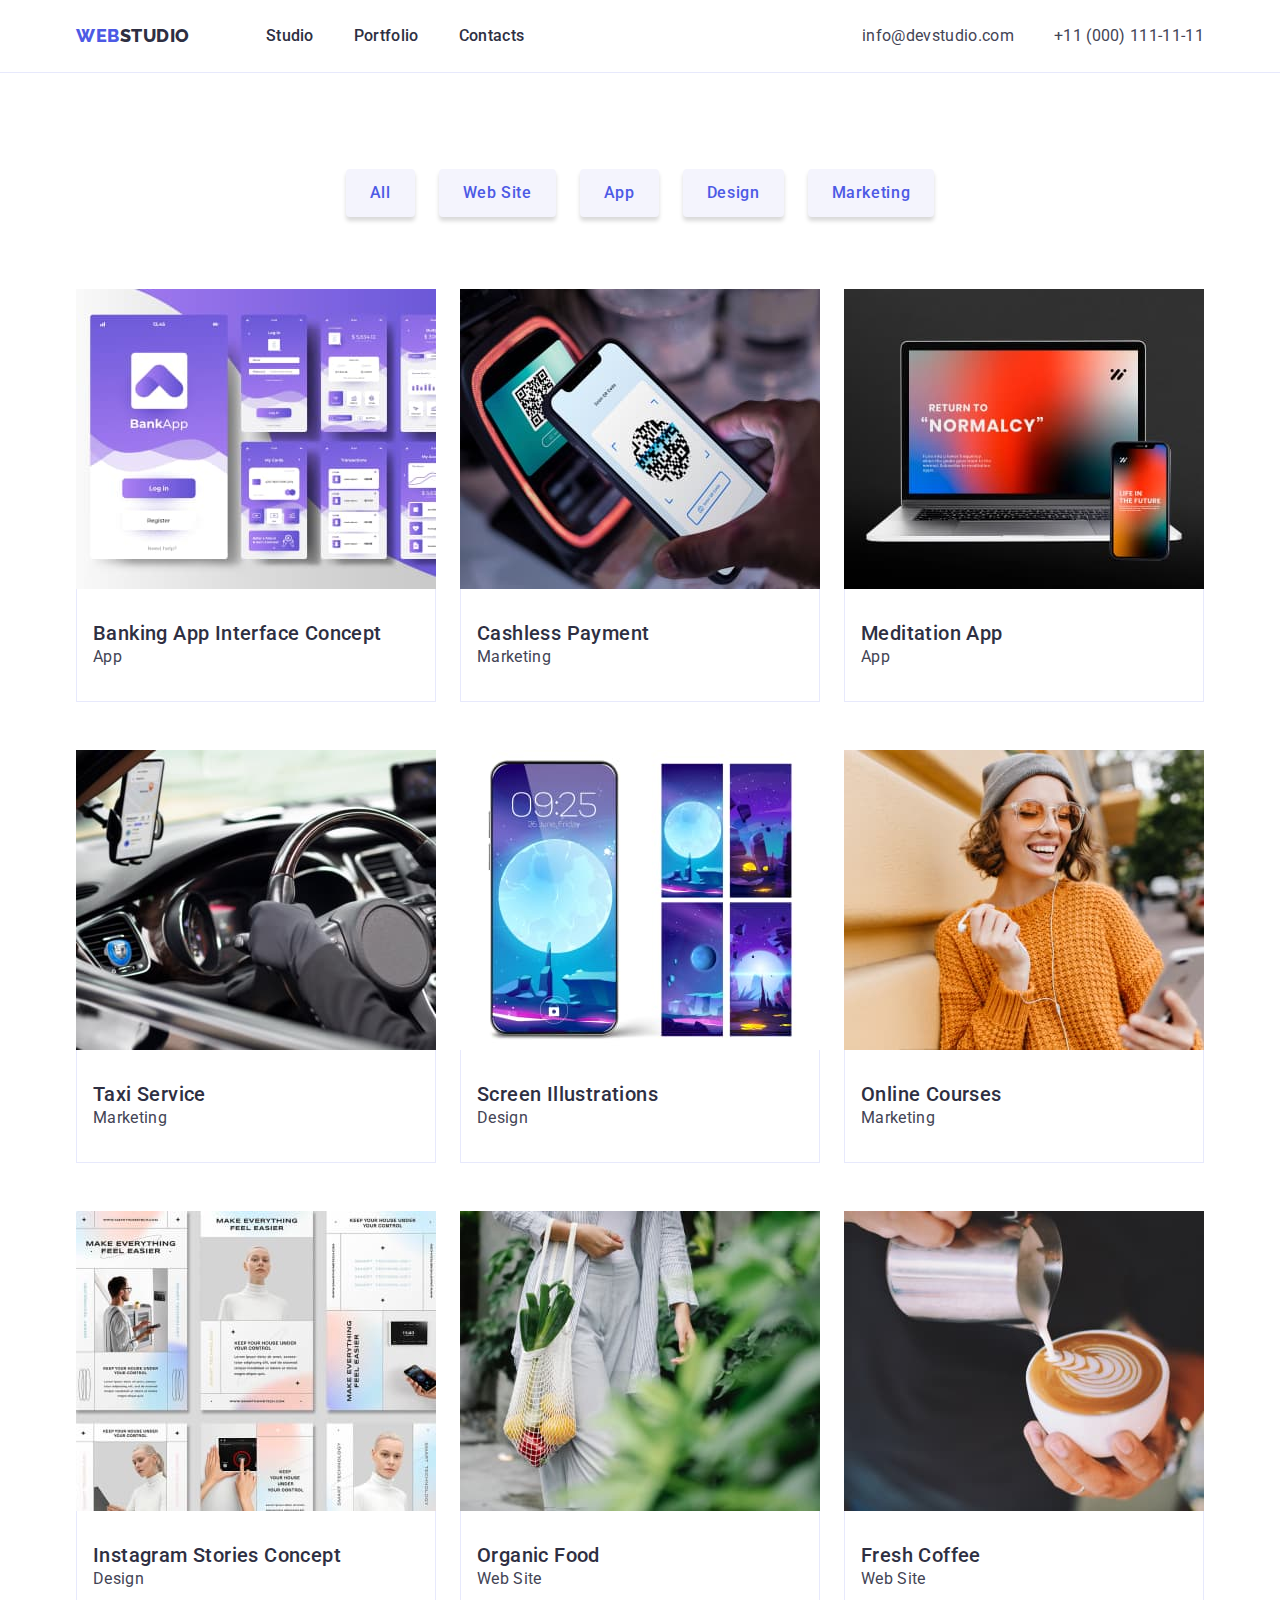
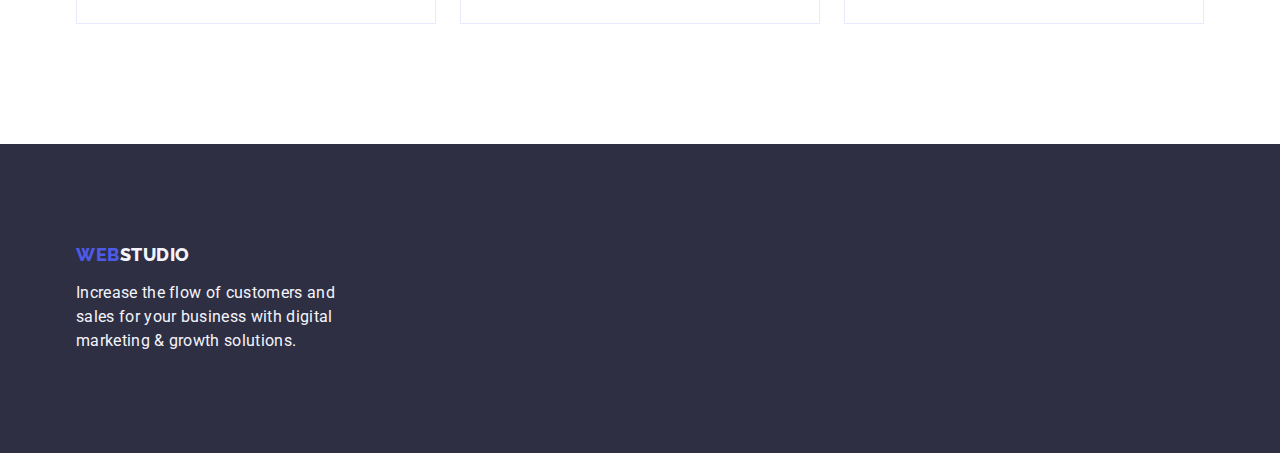
==== commit 786ce1d7: "09.04.23 end" ====
--- a/portfolio.html
+++ b/portfolio.html
@@ -16,7 +16,7 @@
     <link rel="stylesheet" href="./css/styles.css" />
   </head>
   <body>
-    <header>
+    <header class="header-page">
       <div class="header-container container">
         <nav class="header-nav">
           <a class="header-logo link" href="./index.html"
--- a/css/styles.css
+++ b/css/styles.css
@@ -118,6 +118,9 @@
     align-items: center;
     margin-right: auto;
 }
+.header-page{
+    border-bottom: 1px solid #e7e9fc
+}
 
 
 
@@ -178,6 +181,7 @@
 .button-btn:focus {
     color: var(--color-white);
     background-color: #404BBF;
+    /* border: 1px solid transparent */
 }
 .visually-hidden {
     position: fixed;
@@ -283,6 +287,7 @@
 .worker {
     text-align: center;
     padding: 32px 16px;
+    border-radius: 0px 0px 4px 4px;
 }
 /* FOOTER */
 .footer-logo {
